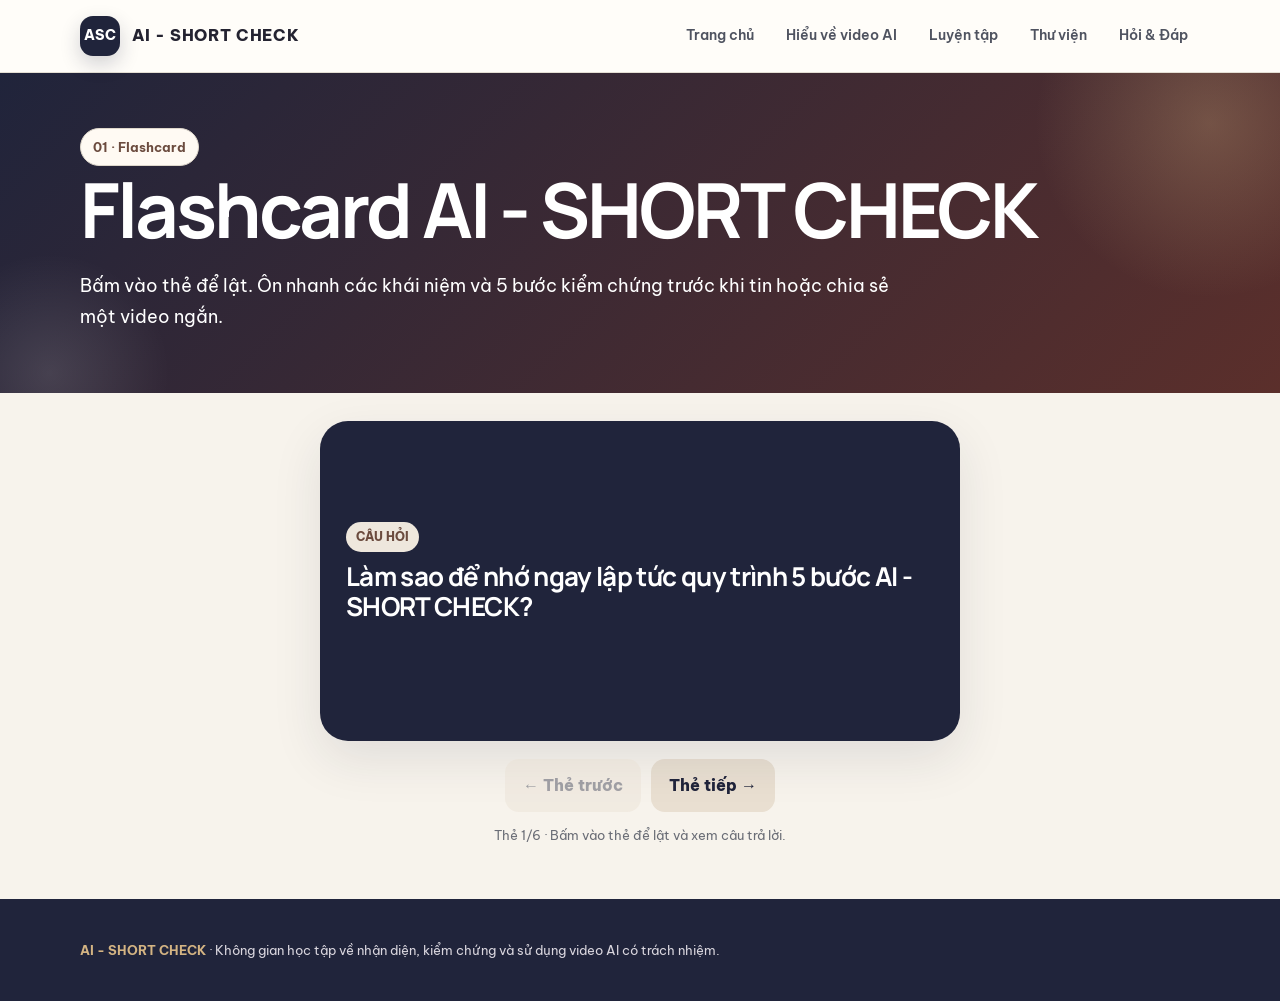
==== flashcards.html @ d158bf20 "Initial commit" ====
<!doctype html>
<html lang="vi"><head><meta charset="utf-8"><meta name="viewport" content="width=device-width,initial-scale=1">
<title>Flashcard | AI - SHORT CHECK</title><meta name="description" content="AI-SHORT CHECK — cẩm nang nhận diện, kiểm chứng và sử dụng video AI có trách nhiệm dành cho học sinh THPT.">
<link rel="icon" type="image/png" sizes="48x48" href="logo.png"><link rel="stylesheet" href="style.css?v=2"></head><body>
<header class="site-header">
 <div class="container nav">
  <a class="brand" href="index.html"><span class="logo">ASC</span><span>AI - SHORT CHECK</span></a>
  <nav class="navlinks">
   <a href="index.html">Trang chủ</a>
   <a href="hieu-ve-video-ai.html">Hiểu về video AI</a>
   <a href="luyen-tap.html">Luyện tập</a>
   <a href="thu-vien.html">Thư viện</a>
   <a href="hoi-dap.html">Hỏi & Đáp</a>
  </nav>
 </div>
</header>
<main><section class="page-hero"><div class="container"><span class="eyebrow">01 · Flashcard</span><h1>Flashcard AI - SHORT CHECK</h1><p class="lead">Bấm vào thẻ để lật. Ôn nhanh các khái niệm và 5 bước kiểm chứng trước khi tin hoặc chia sẻ một video ngắn.</p></div></section>
<section class="section" style="padding:28px 0 40px"><div class="container">
<div class="flashcard" style="cursor:pointer"><div class="flash-inner"><div class="flash-face"><span class="pill" style="align-self:flex-start">CÂU HỎI</span><h2 class="flash-front-text" style="color:#fff;font-size:clamp(22px,2.8vw,30px);margin-top:14px"></h2></div><div class="flash-face flash-back"><span class="pill" style="align-self:flex-start">TRẢ LỜI</span><p class="flash-back-text" style="color:#fff;font-size:clamp(15px,1.8vw,18px);line-height:1.65;margin:14px 0 0"></p></div></div></div>
<div class="flash-controls"><button class="btn btn-secondary prev-btn">← Thẻ trước</button><button class="btn btn-secondary next-btn">Thẻ tiếp →</button></div>
<p class="notice" style="text-align:center;margin-top:12px">Thẻ <span class="flash-count"></span> · Bấm vào thẻ để lật và xem câu trả lời.</p>
</div></section></main>

<footer class="footer"><div class="container"><strong>AI - SHORT CHECK</strong> · Không gian học tập về nhận diện, kiểm chứng và sử dụng video AI có trách nhiệm.</div></footer>
<script src="script.js?v=2"></script></body></html>
---- style.css ----
@import url('https://fonts.googleapis.com/css2?family=Be+Vietnam+Pro:wght@400;500;600;700;800&family=Manrope:wght@600;700;800&display=swap');

:root{
  --space:#20243b; --slate:#68707f; --tan:#d4b483; --coffee:#6b4b3e;
  --caput:#5b2f2b; --paper:#f7f3ec; --white:#fffdf9; --ink:#242331;
  --line:#ded7cb; --good:#3f765d; --warn:#9b6b2f; --danger:#8b3d3d;
  --shadow:0 18px 50px rgba(32,36,59,.10);
  --radius:24px;
}
*{box-sizing:border-box}
html{scroll-behavior:smooth}
body{margin:0;background:var(--paper);color:var(--ink);font-family:"Be Vietnam Pro",Inter,sans-serif;line-height:1.7}
a{color:inherit;text-decoration:none}
button,input,textarea,select{font:inherit}
button{cursor:pointer}
img,video{max-width:100%}
.container{width:min(1120px,92%);margin:auto}
.site-header{position:sticky;top:0;z-index:50;background:rgba(255,253,249,.97);backdrop-filter:blur(14px);border-bottom:1px solid rgba(222,215,203,.8)}
.nav{min-height:72px;display:flex;align-items:center;justify-content:space-between;gap:20px}
.brand{display:flex;align-items:center;gap:12px;font-weight:800;letter-spacing:.04em}
.logo{width:40px;height:40px;border-radius:13px;background:var(--space);color:#fff;display:grid;place-items:center;font-size:14px;box-shadow:0 8px 20px rgba(32,36,59,.2)}
.navlinks{display:flex;flex-wrap:wrap;gap:8px;justify-content:flex-end}
.navlinks a{padding:9px 12px;border-radius:12px;color:#4f5360;font-size:14px;font-weight:600}
.navlinks a:hover,.navlinks a.active{background:#e9e2d8;color:var(--space)}
.hero{padding:88px 0 70px;background:linear-gradient(135deg,#20243b,#5b2f2b);color:#fff}
.hero h1,.hero h2,.hero h3,.hero p{color:#fff}
.hero .lead{color:#f1ece4}
.hero strong{color:#d4b483}
.hero .btn-primary{background:#d4b483;color:#20243b}
.hero .signal-card{background:rgba(255,255,255,.08);border:1px solid rgba(212,180,131,.35)}
.hero-grid{display:grid;grid-template-columns:1.25fr .75fr;gap:48px;align-items:center}
.eyebrow{display:inline-flex;gap:8px;align-items:center;padding:7px 12px;border:1px solid var(--line);border-radius:999px;background:#fffaf3;font-size:13px;font-weight:700;color:var(--coffee)}
h1,h2,h3{font-family:"Manrope","Be Vietnam Pro",sans-serif;line-height:1.15;color:var(--space);margin:0 0 18px}
.bold-title{font-weight:800;-webkit-text-stroke:1.2px currentColor}
h1{font-size:clamp(42px,7vw,76px);letter-spacing:-.04em}
h2{font-size:clamp(30px,4vw,46px);letter-spacing:-.025em}
h3{font-size:22px}
.lead{font-size:18px;color:#565967;max-width:760px}
.hero-actions{display:flex;gap:12px;flex-wrap:wrap;margin-top:28px}
.btn{border:0;border-radius:14px;padding:13px 18px;font-weight:800;display:inline-flex;align-items:center;justify-content:center;gap:8px;transition:.2s}
.btn:hover{transform:translateY(-2px)}
.btn:disabled{opacity:.4;cursor:not-allowed;box-shadow:none}
.btn:disabled:hover{transform:none}
.btn-primary{background:var(--space);color:#fff}
.btn-secondary{background:#e9dfd1;color:var(--space)}
.btn-ghost{background:transparent;border:1px solid var(--line);color:var(--space)}
.signal-card{background:var(--space);color:#fff;border-radius:30px;padding:28px;box-shadow:var(--shadow);min-height:320px;position:relative;overflow:hidden}
.signal-card:before{content:"";position:absolute;width:190px;height:190px;border:1px solid rgba(255,255,255,.16);border-radius:50%;right:-50px;top:-50px}
.scan{height:155px;border:1px solid rgba(255,255,255,.18);border-radius:20px;margin-top:24px;position:relative;overflow:hidden;background:linear-gradient(145deg,#323850,#171a2a)}
.scan:after{content:"";position:absolute;left:0;right:0;height:2px;background:var(--tan);box-shadow:0 0 18px var(--tan);animation:scan 3s infinite}
@keyframes scan{0%{top:0}50%{top:100%}100%{top:0}}
.section{padding:74px 0}
.section.alt{background:#e8d8bb}
.section.dark{background:var(--space);color:#f7f3ec}
.section.dark h2,.section.dark h3{color:#fff}
.kicker{color:var(--coffee);font-weight:800;text-transform:uppercase;letter-spacing:.08em;font-size:12px}
.grid-3{display:grid;grid-template-columns:repeat(3,1fr);gap:18px}
.grid-2{display:grid;grid-template-columns:repeat(2,1fr);gap:18px}
.card{background:var(--white);border:1px solid var(--line);border-radius:var(--radius);padding:25px;box-shadow:0 8px 28px rgba(32,36,59,.05)}
.topic-card{min-height:230px;display:flex;flex-direction:column;justify-content:space-between;transition:.2s}
.topic-card:hover{transform:translateY(-5px);box-shadow:var(--shadow);border-color:#c8bba9}
.card-number{font-family:Manrope;font-size:13px;color:var(--slate);font-weight:800}
.card-icon{font-size:30px;margin-bottom:15px}
.link-arrow{font-weight:800;color:var(--coffee)}
.pill{display:inline-block;padding:5px 10px;border-radius:999px;background:#eee7dd;color:var(--coffee);font-size:12px;font-weight:800}
.prose{max-width:850px}
.prose p{margin:0 0 20px;font-size:19px;line-height:1.85;font-weight:400;-webkit-text-stroke:0;color:#4a4957}
.prose ul{padding-left:22px}
.two-col{display:grid;grid-template-columns:1fr 1fr;gap:40px}
.concept-grid{grid-template-columns:1.1fr .9fr;gap:48px;align-items:center}
.concept-grid .prose{max-width:none;min-width:0}
.concept-grid .video-box{width:100%;min-width:0}
.concept-grid .callout{margin-top:20px}
.balance-grid>div{display:flex;flex-direction:column}
.balance-grid .list-clean{flex:1;grid-auto-rows:1fr}
@media(min-width:801px){.balance-grid h2{min-height:2.3em}}
.callout{padding:20px;border-left:4px solid var(--tan);background:#fbf6ed;border-radius:0 16px 16px 0}
.positive{border-left-color:var(--good)}
.negative{border-left-color:var(--danger)}
.page-hero{padding:55px 0 42px;background:linear-gradient(135deg,#20243b,#5b2f2b);color:#fff}
.page-hero p{max-width:820px}
.page-hero h1,.page-hero h2,.page-hero p{color:#fff}
.page-hero .breadcrumb,.page-hero .breadcrumb a{color:#d4b483}
.page-hero .callout,.page-hero .callout p,.page-hero .callout strong{color:#242331}
.page-hero .callout strong{color:#5b2f2b}
.breadcrumb{font-size:13px;color:var(--slate);margin-bottom:20px}
.breadcrumb a{font-weight:700}
.list-clean{list-style:none;padding:0;margin:0;display:grid;gap:10px}
.list-clean li{padding:13px 15px;background:#faf7f1;border:1px solid var(--line);border-radius:14px}
.quiz-shell{max-width:900px;margin:auto}
.progress{height:9px;background:#ded7cb;border-radius:99px;overflow:hidden;margin:12px 0 26px}
.progress span{display:block;height:100%;background:var(--coffee);width:0;transition:.3s}
.q-card{background:var(--white);border:1px solid var(--line);border-radius:24px;padding:26px;box-shadow:var(--shadow)}
.option{display:flex;gap:12px;align-items:flex-start;padding:14px;border:1px solid var(--line);border-radius:14px;margin:10px 0;background:#fff}
.option:hover{border-color:#bda990}
.option input{margin-top:6px;accent-color:var(--space)}
.text-input,.textarea,.select{width:100%;border:1px solid var(--line);border-radius:14px;padding:12px 14px;background:#fffdf9;outline:none}
.text-input:focus,.textarea:focus{border-color:var(--coffee);box-shadow:0 0 0 3px rgba(107,75,62,.1)}
.textarea{min-height:120px;resize:vertical}
.quiz-actions{display:flex;justify-content:space-between;gap:12px;margin-top:20px}
.hidden{display:none!important}
.result{margin-top:24px;padding:24px;border-radius:20px;background:#ece8df;border:1px solid var(--line)}
.result.good{background:#eaf3ee;border-color:#c4d9cb}
.result.warn{background:#f6eee3;border-color:#e4cba9}
.video-box{background:#151827;border-radius:22px;overflow:hidden;color:white;border:1px solid rgba(255,255,255,.1)}
.video-placeholder{min-height:260px;display:grid;place-items:center;text-align:center;padding:30px;background:
 radial-gradient(circle at 70% 20%,rgba(212,180,131,.25),transparent 30%),linear-gradient(145deg,#323850,#171a2a)}
.video-placeholder .play{width:64px;height:64px;border-radius:50%;background:rgba(255,255,255,.13);display:grid;place-items:center;margin:auto;font-size:25px}
.video-caption{padding:14px 18px;background:#20243b;font-size:13px;color:#ddd}
.notice{font-size:13px;color:#6a6d76}
.library-grid{display:grid;grid-template-columns:repeat(3,1fr);gap:22px;align-items:stretch}
.library-tile{min-height:360px;border-radius:28px;padding:32px 28px;display:flex;flex-direction:column;justify-content:flex-start;background:linear-gradient(135deg,#20243b,#5b2f2b);color:#fff;position:relative;overflow:hidden;transition:.25s}
.library-tile:nth-child(2){background:linear-gradient(135deg,#5b4034,#8a6a55)}
.library-tile:nth-child(3){background:linear-gradient(135deg,#68707f,#20243b)}
.library-tile:before{content:"";position:absolute;width:170px;height:170px;border:1px solid rgba(255,255,255,.14);border-radius:50%;right:-50px;bottom:-50px}
.library-tile:hover{transform:translateY(-6px);box-shadow:var(--shadow)}
.library-tile .tile-no{position:absolute;right:24px;top:22px;font-size:14px;font-weight:800;opacity:.7}
.library-tile .pill{align-self:flex-start;margin-top:56px;margin-bottom:14px}
.library-tile h3{color:#fff;font-size:28px;margin-bottom:12px}
.library-tile p{flex:1;max-width:none;color:#eee;font-size:15px;line-height:1.7;margin:0 0 20px}
.library-tile strong,.library-tile .link-arrow{color:#fff;font-weight:800}
.flashcard{perspective:1000px;max-width:680px;margin:0 auto 22px}
.flash-inner{position:relative;min-height:clamp(260px,44vh,340px);transform-style:preserve-3d;transition:transform .55s}
.flashcard.flipped .flash-inner{transform:rotateY(180deg)}
.flash-face{position:absolute;inset:0;backface-visibility:hidden;border-radius:28px;padding:26px;background:var(--space);color:#fff;display:flex;flex-direction:column;justify-content:center;justify-content:safe center;overflow-y:auto;box-shadow:var(--shadow)}
.flash-back{transform:rotateY(180deg);background:#6b4b3e}
.flash-controls{display:flex;justify-content:center;gap:10px;flex-wrap:wrap}
.step-list{display:grid;gap:15px;max-width:850px;margin:auto}
.step{display:grid;grid-template-columns:70px 1fr;gap:18px;align-items:start;padding:22px;background:var(--white);border:1px solid var(--line);border-radius:22px}
.step-no{width:52px;height:52px;border-radius:16px;background:var(--space);color:#fff;display:grid;place-items:center;font-weight:800}
.mini-game{max-width:850px;margin:auto}
.reaction{background:var(--white);border:1px solid var(--line);border-radius:24px;padding:25px}
.click-reveal{display:block;width:100%;text-align:left;border:1px solid var(--line);background:#fffdf9;border-radius:14px;padding:16px;margin:10px 0;font-weight:700}
.click-reveal:hover{background:#f0e9df}
.lesson{display:grid;grid-template-columns:110px 1fr;gap:20px;padding:24px;background:var(--white);border:1px solid var(--line);border-radius:22px}
.lesson-no{font-family:Manrope;font-size:42px;color:var(--tan);font-weight:800}
.lesson h3{margin-bottom:8px}
.qa-layout{display:grid;grid-template-columns:310px 1fr;gap:24px}
.faq button{width:100%;text-align:left;border:1px solid var(--line);background:var(--white);padding:15px;border-radius:14px;margin-bottom:9px;font-weight:700}
.faq-answer{padding:14px 15px;margin:-3px 0 9px;background:#eee7dd;border-radius:0 0 14px 14px;font-size:14px}
.chatbox{background:var(--white);border:1px solid var(--line);border-radius:24px;padding:24px}
.chat-messages{min-height:160px;max-height:420px;overflow:auto;display:grid;gap:10px;margin-bottom:18px}
.message{padding:13px 15px;background:#f0ebe3;border-radius:16px}
.message small{color:var(--slate);display:block;margin-bottom:4px}
.footer{padding:40px 0;background:#20243b;color:#d9d6de;font-size:13px}
.footer strong{color:#d4b483}
.backtop{margin-top:30px}
.checklist{display:grid;gap:12px}
.checkitem{display:flex;gap:12px;align-items:flex-start;padding:16px;border:1px solid var(--line);border-radius:16px;background:#fff}
.checkitem input{margin-top:6px;accent-color:var(--coffee)}
.small-grid{display:grid;grid-template-columns:repeat(5,1fr);gap:10px}
.stat{padding:18px;border-radius:18px;background:#fff;border:1px solid var(--line);text-align:center}
.stat strong{display:block;font:800 30px Manrope;color:var(--space)}
.fade{animation:fade .6s ease both}
@keyframes fade{from{opacity:0;transform:translateY(10px)}to{opacity:1;transform:none}}
@media(max-width:800px){
 .hero-grid,.two-col,.grid-2,.grid-3,.qa-layout,.library-grid{grid-template-columns:1fr}
 .nav{align-items:flex-start;padding:12px 0}.navlinks{justify-content:flex-start}
 .hero{padding-top:55px}.section{padding:55px 0}
 .step,.lesson{grid-template-columns:1fr}
 .small-grid{grid-template-columns:1fr 1fr}
}
@media(max-width:480px){
 h1{font-size:43px}.lead{font-size:16px}.card{padding:20px}
 .small-grid{grid-template-columns:1fr}
 .navlinks a{padding:7px 8px;font-size:12px}
}
.flash-inner{min-height:440px}.flash-face{padding:26px}
@media(prefers-reduced-motion:reduce){*,*:before,*:after{scroll-behavior:auto!important;animation:none!important;transition:none!important}}
/* Flashcard gọn: thấy đủ thẻ, nút và số thẻ ở mức zoom 100% */
.flashcard{max-width:640px;margin:0 auto 18px}
.flash-inner{min-height:clamp(250px,42vh,320px)}
.flash-face{padding:22px 26px}
.flash-front-text{font-size:clamp(20px,2.4vw,26px)!important;margin-top:10px!important}
.flash-back-text{font-size:clamp(14px,1.6vw,17px)!important;line-height:1.6!important;margin-top:10px!important}
.click-reveal.selected{border-color:#6b4b3e;background:#f0e9df;box-shadow:0 0 0 3px rgba(107,75,62,.12)}
.reveal{opacity:0;translate:0 26px;transition:opacity .45s ease,translate .45s ease,transform .25s ease,box-shadow .25s ease,border-color .25s ease}
.reveal.in{opacity:1;translate:0 0;transition-delay:var(--d,0ms),var(--d,0ms),0ms,0ms,0ms}
.hero,.page-hero{position:relative;overflow:hidden}
.hero .container,.page-hero .container{position:relative;z-index:1}
.hero:before,.page-hero:before,.hero:after,.page-hero:after{content:"";position:absolute;border-radius:50%;pointer-events:none}
.hero:before,.page-hero:before{width:380px;height:380px;right:-120px;top:-140px;background:radial-gradient(circle,rgba(212,180,131,.28),transparent 65%);animation:floaty 9s ease-in-out infinite}
.hero:after,.page-hero:after{width:260px;height:260px;left:-80px;bottom:-110px;background:radial-gradient(circle,rgba(255,255,255,.12),transparent 65%);animation:floaty 12s ease-in-out infinite reverse}
@keyframes floaty{0%,100%{transform:translateY(0)}50%{transform:translateY(22px)}}
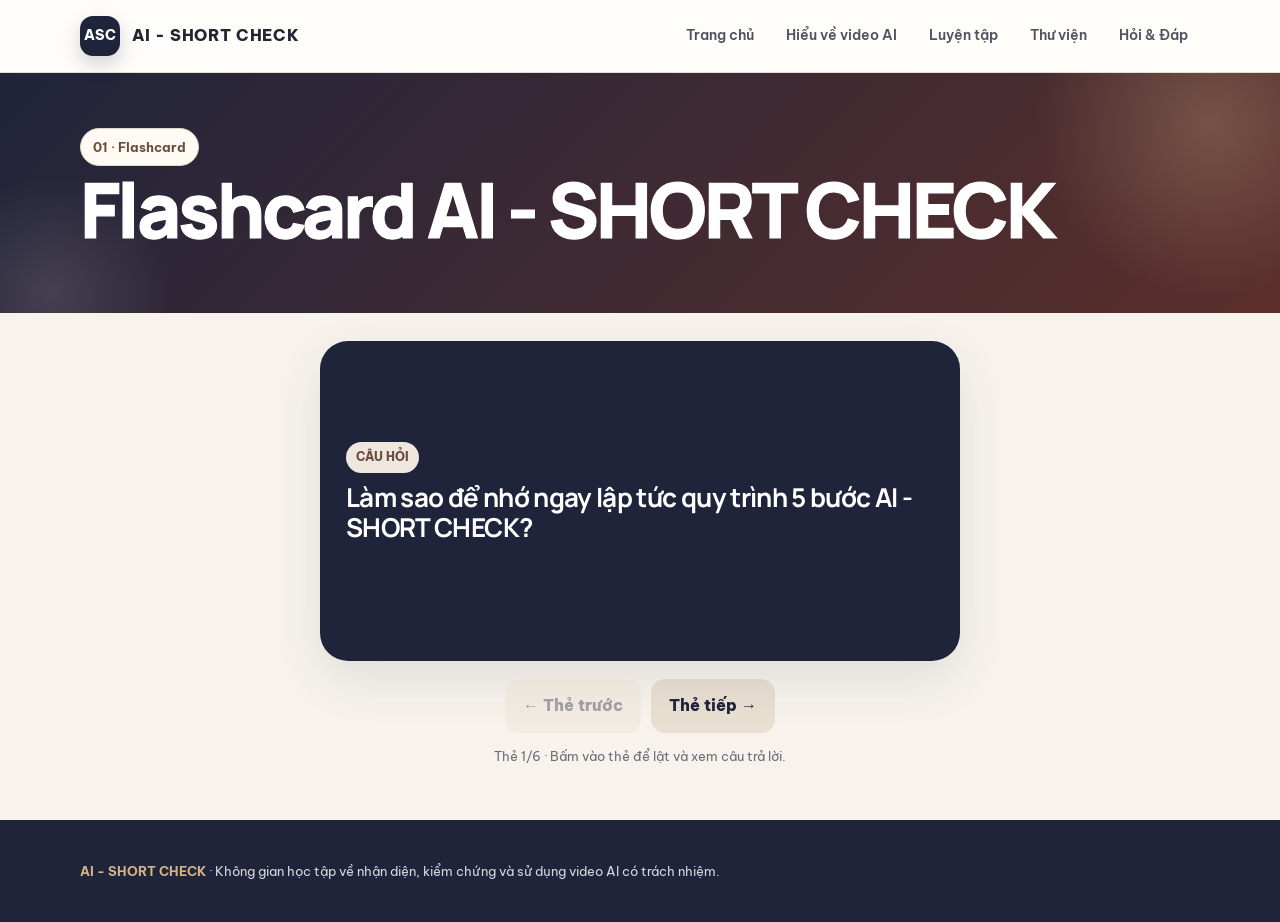
==== commit 1895b583: "Add files via upload" ====
--- a/flashcards.html
+++ b/flashcards.html
@@ -14,7 +14,7 @@
   </nav>
  </div>
 </header>
-<main><section class="page-hero"><div class="container"><span class="eyebrow">01 · Flashcard</span><h1>Flashcard AI - SHORT CHECK</h1><p class="lead">Bấm vào thẻ để lật. Ôn nhanh các khái niệm và 5 bước kiểm chứng trước khi tin hoặc chia sẻ một video ngắn.</p></div></section>
+<main><section class="page-hero"><div class="container"><span class="eyebrow">01 · Flashcard</span><h1>Flashcard AI - SHORT CHECK</h1></div></section>
 <section class="section" style="padding:28px 0 40px"><div class="container">
 <div class="flashcard" style="cursor:pointer"><div class="flash-inner"><div class="flash-face"><span class="pill" style="align-self:flex-start">CÂU HỎI</span><h2 class="flash-front-text" style="color:#fff;font-size:clamp(22px,2.8vw,30px);margin-top:14px"></h2></div><div class="flash-face flash-back"><span class="pill" style="align-self:flex-start">TRẢ LỜI</span><p class="flash-back-text" style="color:#fff;font-size:clamp(15px,1.8vw,18px);line-height:1.65;margin:14px 0 0"></p></div></div></div>
 <div class="flash-controls"><button class="btn btn-secondary prev-btn">← Thẻ trước</button><button class="btn btn-secondary next-btn">Thẻ tiếp →</button></div>
--- a/style.css
+++ b/style.css
@@ -74,7 +74,6 @@
 .concept-grid .callout{margin-top:20px}
 .balance-grid>div{display:flex;flex-direction:column}
 .balance-grid .list-clean{flex:1;grid-auto-rows:1fr}
-@media(min-width:801px){.balance-grid h2{min-height:2.3em}}
 .callout{padding:20px;border-left:4px solid var(--tan);background:#fbf6ed;border-radius:0 16px 16px 0}
 .positive{border-left-color:var(--good)}
 .negative{border-left-color:var(--danger)}
@@ -182,4 +181,8 @@
 .hero:before,.page-hero:before,.hero:after,.page-hero:after{content:"";position:absolute;border-radius:50%;pointer-events:none}
 .hero:before,.page-hero:before{width:380px;height:380px;right:-120px;top:-140px;background:radial-gradient(circle,rgba(212,180,131,.28),transparent 65%);animation:floaty 9s ease-in-out infinite}
 .hero:after,.page-hero:after{width:260px;height:260px;left:-80px;bottom:-110px;background:radial-gradient(circle,rgba(255,255,255,.12),transparent 65%);animation:floaty 12s ease-in-out infinite reverse}
-@keyframes floaty{0%,100%{transform:translateY(0)}50%{transform:translateY(22px)}}+@keyframes floaty{0%,100%{transform:translateY(0)}50%{transform:translateY(22px)}}
+.library-tile>div{display:flex;flex-direction:column;flex:1}
+.library-tile p{flex:1}
+@media(min-width:801px){.library-tile h3{min-height:2.3em}}
+.page-hero h1{font-weight:800;-webkit-text-stroke:1.2px currentColor}
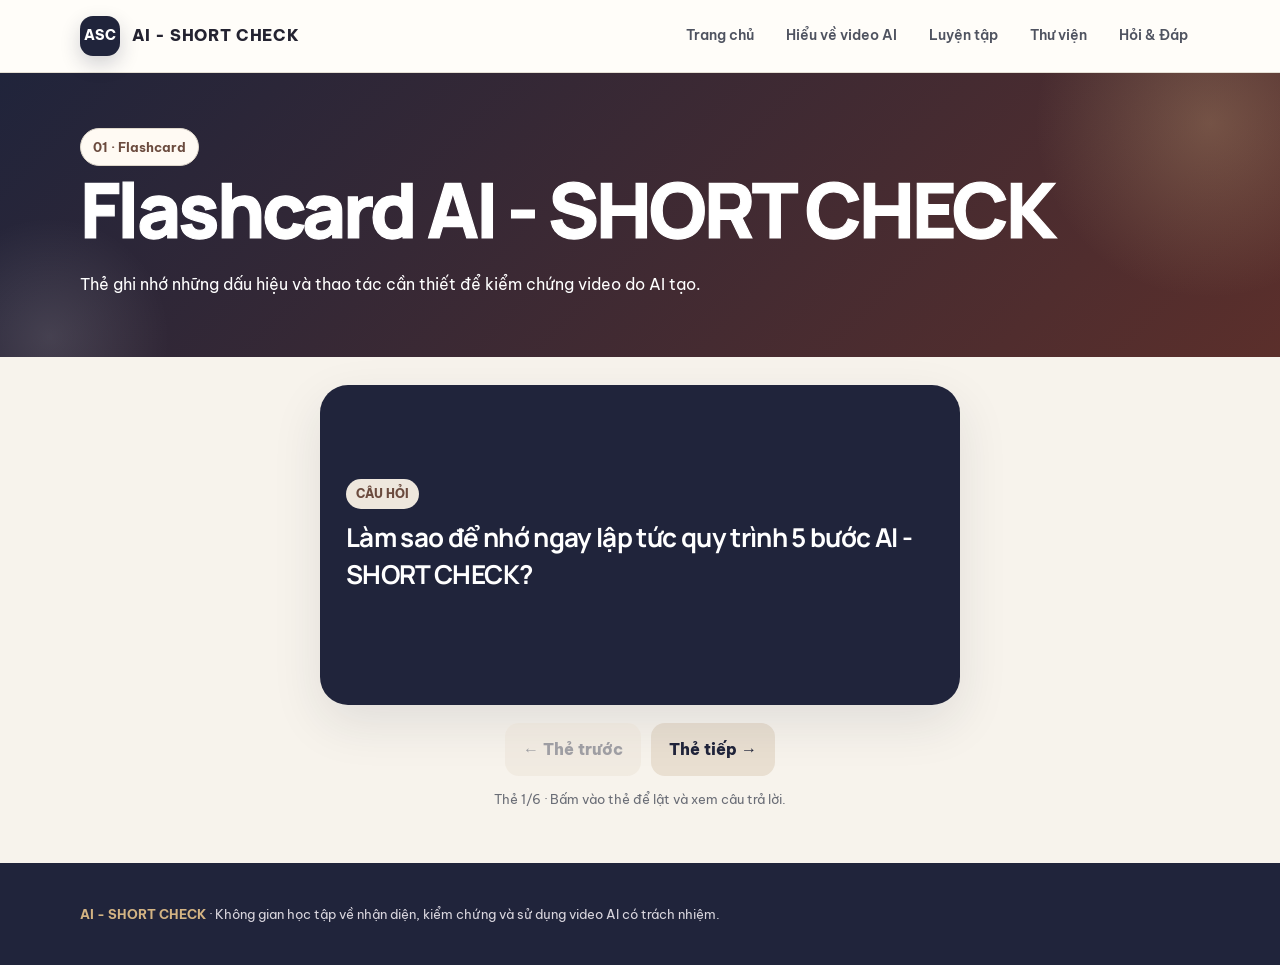
==== commit 03a20da4: "Add files via upload" ====
--- a/flashcards.html
+++ b/flashcards.html
@@ -14,7 +14,7 @@
   </nav>
  </div>
 </header>
-<main><section class="page-hero"><div class="container"><span class="eyebrow">01 · Flashcard</span><h1>Flashcard AI - SHORT CHECK</h1></div></section>
+<main><section class="page-hero"><div class="container"><span class="eyebrow">01 · Flashcard</span><h1>Flashcard AI - SHORT CHECK</h1 p class="lead">Thẻ ghi nhớ những dấu hiệu và thao tác cần thiết để kiểm chứng video do AI tạo.</p></div></section>
 <section class="section" style="padding:28px 0 40px"><div class="container">
 <div class="flashcard" style="cursor:pointer"><div class="flash-inner"><div class="flash-face"><span class="pill" style="align-self:flex-start">CÂU HỎI</span><h2 class="flash-front-text" style="color:#fff;font-size:clamp(22px,2.8vw,30px);margin-top:14px"></h2></div><div class="flash-face flash-back"><span class="pill" style="align-self:flex-start">TRẢ LỜI</span><p class="flash-back-text" style="color:#fff;font-size:clamp(15px,1.8vw,18px);line-height:1.65;margin:14px 0 0"></p></div></div></div>
 <div class="flash-controls"><button class="btn btn-secondary prev-btn">← Thẻ trước</button><button class="btn btn-secondary next-btn">Thẻ tiếp →</button></div>
--- a/style.css
+++ b/style.css
@@ -116,7 +116,7 @@
 .library-tile:hover{transform:translateY(-6px);box-shadow:var(--shadow)}
 .library-tile .tile-no{position:absolute;right:24px;top:22px;font-size:14px;font-weight:800;opacity:.7}
 .library-tile .pill{align-self:flex-start;margin-top:56px;margin-bottom:14px}
-.library-tile h3{color:#fff;font-size:28px;margin-bottom:12px}
+.library-tile h3{color:#fff;font-size:28px;margin-bottom:6px}
 .library-tile p{flex:1;max-width:none;color:#eee;font-size:15px;line-height:1.7;margin:0 0 20px}
 .library-tile strong,.library-tile .link-arrow{color:#fff;font-weight:800}
 .flashcard{perspective:1000px;max-width:680px;margin:0 auto 22px}
@@ -139,7 +139,7 @@
 .faq button{width:100%;text-align:left;border:1px solid var(--line);background:var(--white);padding:15px;border-radius:14px;margin-bottom:9px;font-weight:700}
 .faq-answer{padding:14px 15px;margin:-3px 0 9px;background:#eee7dd;border-radius:0 0 14px 14px;font-size:14px}
 .chatbox{background:var(--white);border:1px solid var(--line);border-radius:24px;padding:24px}
-.chat-messages{min-height:160px;max-height:420px;overflow:auto;display:grid;gap:10px;margin-bottom:18px}
+.chat-messages{min-height:0px;max-height:420px;overflow:auto;display:grid;gap:10px;margin-bottom:18px}
 .message{padding:13px 15px;background:#f0ebe3;border-radius:16px}
 .message small{color:var(--slate);display:block;margin-bottom:4px}
 .footer{padding:40px 0;background:#20243b;color:#d9d6de;font-size:13px}
@@ -171,7 +171,7 @@
 .flashcard{max-width:640px;margin:0 auto 18px}
 .flash-inner{min-height:clamp(250px,42vh,320px)}
 .flash-face{padding:22px 26px}
-.flash-front-text{font-size:clamp(20px,2.4vw,26px)!important;margin-top:10px!important}
+.flash-front-text{font-size:clamp(20px,2.4vw,26px)!important;margin-top:10px!important;line-height:1.4!important;}
 .flash-back-text{font-size:clamp(14px,1.6vw,17px)!important;line-height:1.6!important;margin-top:10px!important}
 .click-reveal.selected{border-color:#6b4b3e;background:#f0e9df;box-shadow:0 0 0 3px rgba(107,75,62,.12)}
 .reveal{opacity:0;translate:0 26px;transition:opacity .45s ease,translate .45s ease,transform .25s ease,box-shadow .25s ease,border-color .25s ease}
@@ -184,5 +184,5 @@
 @keyframes floaty{0%,100%{transform:translateY(0)}50%{transform:translateY(22px)}}
 .library-tile>div{display:flex;flex-direction:column;flex:1}
 .library-tile p{flex:1}
-@media(min-width:801px){.library-tile h3{min-height:2.3em}}
+@media(min-width:801px){.library-tile h3{min-height:0}}
 .page-hero h1{font-weight:800;-webkit-text-stroke:1.2px currentColor}
